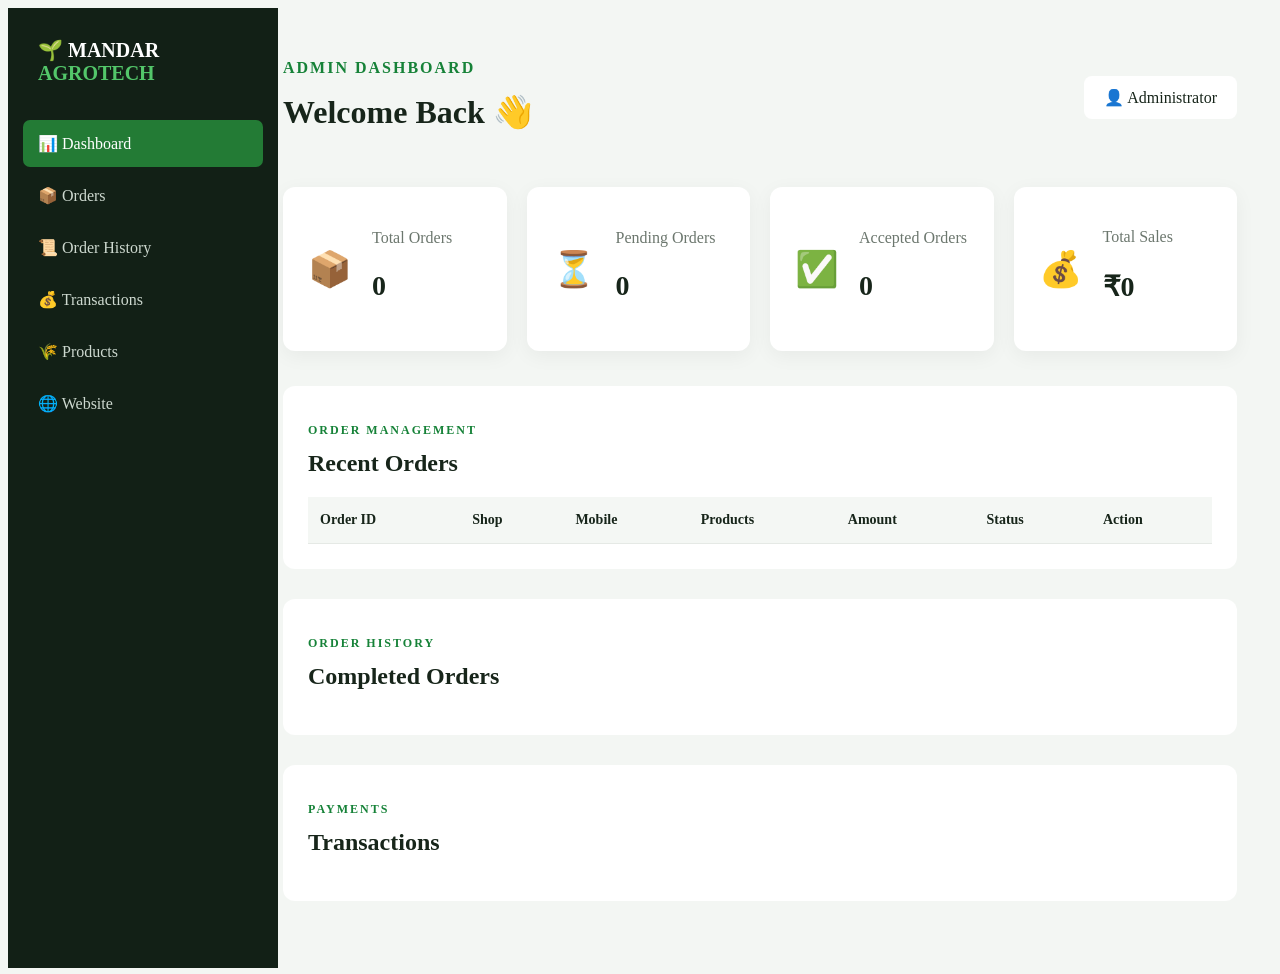
==== admin.html @ 014be702 "Add files via upload" ====
<!DOCTYPE html>
<html lang="en">

<head>

    <meta charset="UTF-8">

    <meta name="viewport"
          content="width=device-width, initial-scale=1.0">

    <title>Admin Dashboard | MANDAR AGROTECH</title>

    <link rel="stylesheet"
          href="style.css">

</head>

<body class="admin-body">


<div class="admin-layout">


<aside class="sidebar">

    <div class="admin-logo">
        🌱 MANDAR<br>
        <span>AGROTECH</span>
    </div>


    <a class="active"
       href="admin.html">
        📊 Dashboard
    </a>


    <a href="#orders">
        📦 Orders
    </a>


    <a href="#history">
        📜 Order History
    </a>


    <a href="#transactions">
        💰 Transactions
    </a>


    <a href="products.html">
        🌾 Products
    </a>


    <a href="index.html">
        🌐 Website
    </a>

</aside>



<main class="admin-main">


<div class="admin-top">

    <div>

        <p>
            ADMIN DASHBOARD
        </p>

        <h1>
            Welcome Back 👋
        </h1>

    </div>


    <div class="admin-user">
        👤 Administrator
    </div>

</div>



<div class="dashboard-cards">


<div class="dashboard-card">

    <span>📦</span>

    <div>

        <p>Total Orders</p>

        <h2 id="totalOrders">
            0
        </h2>

    </div>

</div>



<div class="dashboard-card">

    <span>⏳</span>

    <div>

        <p>Pending Orders</p>

        <h2 id="pendingOrders">
            0
        </h2>

    </div>

</div>



<div class="dashboard-card">

    <span>✅</span>

    <div>

        <p>Accepted Orders</p>

        <h2 id="acceptedOrders">
            0
        </h2>

    </div>

</div>



<div class="dashboard-card">

    <span>💰</span>

    <div>

        <p>Total Sales</p>

        <h2 id="totalSales">
            ₹0
        </h2>

    </div>

</div>


</div>



<section class="admin-table-section"
         id="orders">

    <div class="table-heading">

        <div>

            <p>ORDER MANAGEMENT</p>

            <h2>
                Recent Orders
            </h2>

        </div>

    </div>


    <div class="table-container">

        <table>

            <thead>

                <tr>

                    <th>Order ID</th>

                    <th>Shop</th>

                    <th>Mobile</th>

                    <th>Products</th>

                    <th>Amount</th>

                    <th>Status</th>

                    <th>Action</th>

                </tr>

            </thead>


            <tbody id="ordersTable">

            </tbody>

        </table>

    </div>

</section>



<section class="admin-table-section"
         id="history">

    <div class="table-heading">

        <div>

            <p>ORDER HISTORY</p>

            <h2>
                Completed Orders
            </h2>

        </div>

    </div>


    <div id="historyContainer">

    </div>

</section>



<section class="admin-table-section"
         id="transactions">

    <div class="table-heading">

        <div>

            <p>PAYMENTS</p>

            <h2>
                Transactions
            </h2>

        </div>

    </div>


    <div id="transactionsContainer">

    </div>

</section>


</main>

</div>


<script src="js/script.js"></script>

</body>
</html>
---- style.css ----
1* {
    margin: 0;
    padding: 0;
    box-sizing: border-box;
    font-family: Arial, sans-serif;
}

body {
    background: #f5f8f4;
    color: #17251a;
}

.navbar {
    min-height: 75px;
    background: white;
    display: flex;
    justify-content: space-between;
    align-items: center;
    padding: 15px 7%;
    box-shadow: 0 2px 15px rgba(0,0,0,.08);
    position: sticky;
    top: 0;
    z-index: 1000;
}

.logo {
    color: #168238;
    font-size: 24px;
    font-weight: 800;
}

.logo span {
    color: #222;
}

nav {
    display: flex;
    align-items: center;
    gap: 25px;
}

nav a {
    text-decoration: none;
    color: #26352a;
    font-weight: 600;
}

nav a:hover {
    color: #168238;
}

.admin-btn {
    background: #17251a;
    color: white !important;
    padding: 10px 18px;
    border-radius: 7px;
}


/* HERO */

.hero {
    min-height: 650px;
    display: flex;
    align-items: center;
    padding: 70px 8%;
    color: white;

    background:
    linear-gradient(
        90deg,
        rgba(15,65,25,.95),
        rgba(15,65,25,.55),
        rgba(15,65,25,.15)
    ),
    url("https://images.unsplash.com/photo-1625246333195-78d9c38ad449?auto=format&fit=crop&w=1600&q=80");

    background-size: cover;
    background-position: center;
}

.hero-content {
    max-width: 650px;
}

.tagline {
    letter-spacing: 3px;
    font-weight: bold;
    margin-bottom: 20px;
}

.hero h1 {
    font-size: 65px;
    line-height: 1.05;
    margin-bottom: 25px;
}

.hero-content > p:not(.tagline) {
    font-size: 19px;
    line-height: 1.7;
}

.hero-buttons {
    display: flex;
    gap: 15px;
    margin-top: 30px;
}

.primary-btn,
.secondary-btn,
.product-card button,
.place-order-btn {
    display: inline-block;
    padding: 13px 23px;
    border: none;
    border-radius: 7px;
    text-decoration: none;
    font-weight: bold;
    cursor: pointer;
}

.primary-btn {
    background: #32a852;
    color: white;
}

.primary-btn:hover {
    background: #247b3a;
}

.secondary-btn {
    border: 2px solid white;
    color: white;
}

.secondary-btn:hover {
    background: white;
    color: #168238;
}


/* STATS */

.stats {
    display: grid;
    grid-template-columns: repeat(4,1fr);
    background: white;
    padding: 35px 8%;
    text-align: center;
}

.stats h2 {
    color: #168238;
    font-size: 35px;
}


/* PRODUCTS */

.home-products,
.products-page {
    padding: 80px 8%;
}

.section-title,
.page-header {
    text-align: center;
    margin-bottom: 45px;
}

.section-title p,
.page-header p {
    color: #168238;
    font-weight: bold;
    letter-spacing: 2px;
}

.section-title h2,
.page-header h1 {
    font-size: 42px;
    margin-top: 10px;
}

.product-grid {
    display: grid;
    grid-template-columns: repeat(4,1fr);
    gap: 25px;
}

.product-card {
    background: white;
    padding: 25px;
    border-radius: 15px;
    box-shadow: 0 8px 30px rgba(0,0,0,.07);
    transition: .3s;
}

.product-card:hover {
    transform: translateY(-7px);
}

.product-icon {
    height: 150px;
    background: #e7f6e8;
    border-radius: 12px;
    display: flex;
    justify-content: center;
    align-items: center;
    font-size: 70px;
    margin-bottom: 20px;
}

.product-card h3 {
    margin-bottom: 10px;
}

.product-card p {
    color: #68736b;
    line-height: 1.6;
    margin-bottom: 12px;
}

.product-card strong {
    display: block;
    color: #168238;
    margin-bottom: 15px;
}

.product-card a {
    text-decoration: none;
    color: #168238;
    font-weight: bold;
}

.product-card button {
    background: #168238;
    color: white;
    width: 100%;
}


/* PAGE HEADER */

.page-header {
    background: #e8f5e8;
    padding: 70px 20px;
    margin: 0;
}

.page-header h1 {
    color: #17301d;
}

.page-header span {
    color: #647065;
}


/* ORDER */

.order-section {
    padding: 70px 8%;
    display: grid;
    grid-template-columns: 1fr 1fr;
    gap: 35px;
}

.order-form,
.order-summary,
.contact-info,
.contact-form {
    background: white;
    padding: 35px;
    border-radius: 15px;
    box-shadow: 0 8px 30px rgba(0,0,0,.06);
}

.order-form h2,
.order-summary h2 {
    margin-bottom: 25px;
}

label {
    display: block;
    margin: 15px 0 7px;
    font-weight: bold;
}

input,
select,
textarea {
    width: 100%;
    padding: 13px;
    border: 1px solid #d7ded8;
    border-radius: 7px;
    outline: none;
    font-size: 15px;
}

textarea {
    min-height: 110px;
    resize: vertical;
}

input:focus,
select:focus,
textarea:focus {
    border-color: #168238;
}

#addProductBtn {
    margin-top: 20px;
}

.cart-item {
    display: flex;
    justify-content: space-between;
    gap: 15px;
    padding: 18px 0;
    border-bottom: 1px solid #e4e9e4;
}

.cart-item h3 {
    margin-bottom: 7px;
}

.cart-item p {
    color: #68736b;
}

.remove-btn {
    border: none;
    background: none;
    color: #d33;
    cursor: pointer;
    margin-top: 8px;
}

.total-box {
    margin-top: 25px;
    padding-top: 20px;
    border-top: 2px solid #e5e9e5;
    display: flex;
    justify-content: space-between;
    font-size: 20px;
}

.total-box strong {
    color: #168238;
}

.place-order-btn {
    width: 100%;
    background: #168238;
    color: white;
    margin-top: 25px;
}


/* CONTACT */

.contact-section {
    padding: 70px 8%;
    display: grid;
    grid-template-columns: 1fr 1fr;
    gap: 35px;
}

.contact-info p {
    color: #68736b;
    line-height: 1.7;
}

.contact-item {
    display: flex;
    gap: 20px;
    margin-top: 30px;
}

.contact-item span {
    font-size: 30px;
}

.contact-form {
    display: flex;
    flex-direction: column;
    gap: 15px;
}

.contact-form h2 {
    margin-bottom: 10px;
}


/* CTA */

.cta {
    padding: 80px 20px;
    text-align: center;
    background: #176f2d;
    color: white;
}

.cta h2 {
    font-size: 40px;
    margin-bottom: 15px;
}

.cta p {
    margin-bottom: 30px;
}


/* FOOTER */

footer {
    background: #111c14;
    color: white;
    padding: 55px 8%;
    display: grid;
    grid-template-columns: 2fr 1fr 1fr;
    gap: 40px;
}

footer h3,
footer h2 {
    margin-bottom: 15px;
}

footer a {
    display: block;
    color: #cdd8cf;
    text-decoration: none;
    margin: 9px 0;
}

footer p {
    color: #cdd8cf;
    margin: 9px 0;
}


/* ============================= */
/* ADMIN */
/* ============================= */

.admin-body {
    background: #f3f6f3;
}

.admin-layout {
    display: flex;
    min-height: 100vh;
}

.sidebar {
    width: 240px;
    background: #122016;
    color: white;
    padding: 30px 15px;
    position: fixed;
    height: 100vh;
}

.admin-logo {
    font-size: 20px;
    font-weight: bold;
    padding: 0 15px 30px;
}

.admin-logo span {
    color: #53c66a;
}

.sidebar a {
    display: block;
    color: #cdd8cf;
    text-decoration: none;
    padding: 14px 15px;
    border-radius: 7px;
    margin: 5px 0;
}

.sidebar a:hover,
.sidebar a.active {
    background: #237b35;
    color: white;
}

.admin-main {
    margin-left: 240px;
    padding: 35px;
    width: calc(100% - 240px);
}

.admin-top {
    display: flex;
    justify-content: space-between;
    align-items: center;
    margin-bottom: 35px;
}

.admin-top p {
    color: #168238;
    font-weight: bold;
    letter-spacing: 2px;
}

.admin-top h1 {
    margin-top: 7px;
}

.admin-user {
    background: white;
    padding: 12px 20px;
    border-radius: 8px;
}

.dashboard-cards {
    display: grid;
    grid-template-columns: repeat(4,1fr);
    gap: 20px;
    margin-bottom: 35px;
}

.dashboard-card {
    background: white;
    padding: 25px;
    border-radius: 12px;
    display: flex;
    gap: 20px;
    align-items: center;
    box-shadow: 0 5px 20px rgba(0,0,0,.05);
}

.dashboard-card > span {
    font-size: 35px;
}

.dashboard-card p {
    color: #6c776e;
    margin-bottom: 5px;
}

.dashboard-card h2 {
    font-size: 28px;
}

.admin-table-section {
    background: white;
    border-radius: 12px;
    padding: 25px;
    margin-bottom: 30px;
}

.table-heading {
    margin-bottom: 20px;
}

.table-heading p {
    color: #168238;
    font-size: 12px;
    font-weight: bold;
    letter-spacing: 2px;
}

.table-heading h2 {
    margin-top: 6px;
}

.table-container {
    overflow-x: auto;
}

table {
    width: 100%;
    border-collapse: collapse;
}

th,
td {
    padding: 15px 12px;
    text-align: left;
    border-bottom: 1px solid #e5e9e5;
}

th {
    background: #f4f7f4;
    font-size: 14px;
}

td {
    font-size: 14px;
}

.status {
    padding: 6px 10px;
    border-radius: 20px;
    font-size: 12px;
    font-weight: bold;
}

.status.pending {
    background: #fff3cd;
    color: #856404;
}

.status.accepted {
    background: #d9f5df;
    color: #17752a;
}

.status.rejected {
    background: #ffdede;
    color: #a52222;
}

.accept-btn,
.reject-btn {
    border: none;
    padding: 7px 10px;
    border-radius: 5px;
    cursor: pointer;
    color: white;
}

.accept-btn {
    background: #168238;
}

.reject-btn {
    background: #d33;
}


/* MOBILE */

@media(max-width: 900px) {

    .navbar {
        flex-direction: column;
        gap: 15px;
    }

    nav {
        flex-wrap: wrap;
        justify-content: center;
    }

    .stats {
        grid-template-columns: repeat(2,1fr);
        gap: 25px;
    }

    .product-grid {
        grid-template-columns: repeat(2,1fr);
    }

    .order-section,
    .contact-section {
        grid-template-columns: 1fr;
    }

    .dashboard-cards {
        grid-template-columns: repeat(2,1fr);
    }

}


@media(max-width: 600px) {

    .hero h1 {
        font-size: 42px;
    }

    .hero-buttons {
        flex-direction: column;
    }

    .product-grid {
        grid-template-columns: 1fr;
    }

    .stats {
        grid-template-columns: 1fr;
    }

    footer {
        grid-template-columns: 1fr;
    }

    .sidebar {
        width: 70px;
        overflow: hidden;
    }

    .sidebar a {
        font-size: 0;
    }

    .sidebar a:first-letter {
        font-size: 20px;
    }

    .admin-main {
        margin-left: 70px;
        width: calc(100% - 70px);
        padding: 15px;
    }

    .dashboard-cards {
        grid-template-columns: 1fr;
    }

}
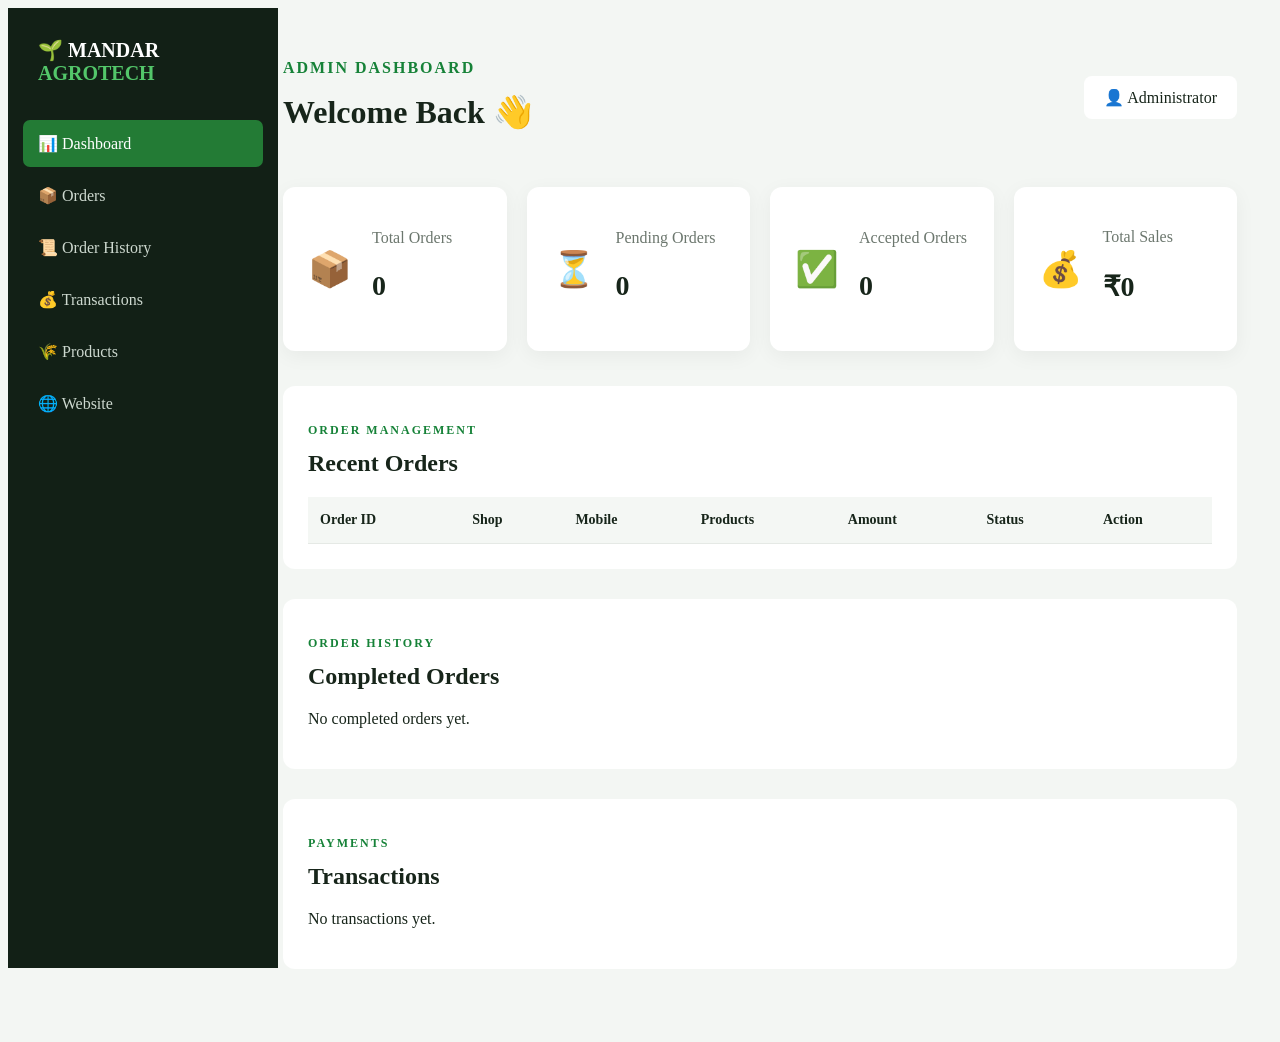
==== commit 83e7e217: "Fix HTML encoding issues in admin.html" ====
--- a/admin.html
+++ b/admin.html
@@ -280,7 +280,7 @@
 </div>
 
 
-<script src="js/script.js"></script>
+<script src="script.js"></script>
 
 </body>
-</html>+</html>
